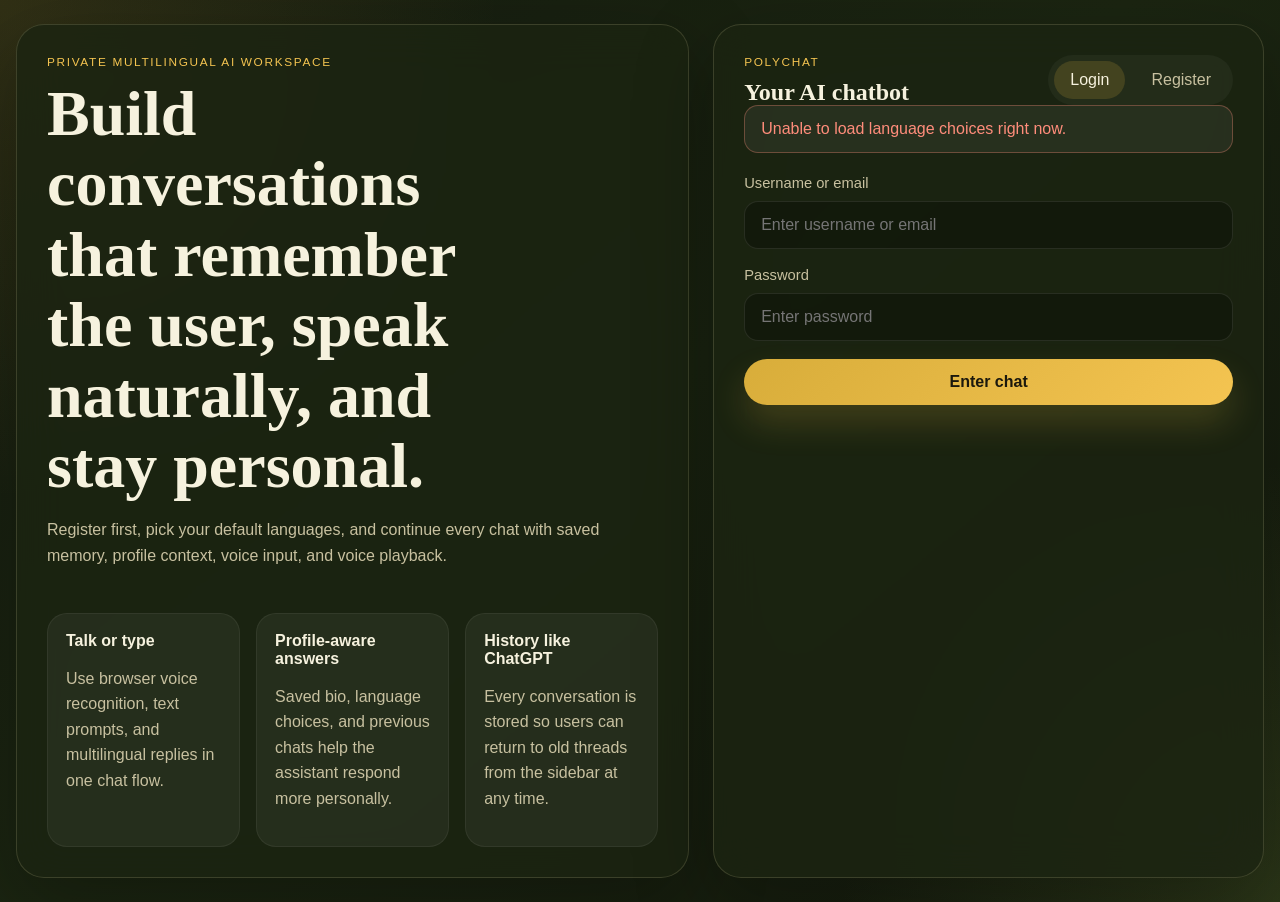
==== frontend/index.html @ 6683b367 "Initial commit - SocialFlow AI project" ====
<!DOCTYPE html>
<html lang="en">
<head>
    <meta charset="UTF-8">
    <meta name="viewport" content="width=device-width, initial-scale=1.0">
    <title>PolyChat | Welcome</title>
    <link rel="stylesheet" href="./css/style.css">
</head>
<body class="auth-page">
    <main class="auth-shell">
        <section class="auth-hero">
            <span class="eyebrow">Private multilingual AI workspace</span>
            <h1>Build conversations that remember the user, speak naturally, and stay personal.</h1>
            <p class="lead">
                Register first, pick your default languages, and continue every chat with saved memory,
                profile context, voice input, and voice playback.
            </p>

            <div class="feature-grid">
                <article class="feature-card">
                    <h2>Talk or type</h2>
                    <p>Use browser voice recognition, text prompts, and multilingual replies in one chat flow.</p>
                </article>
                <article class="feature-card">
                    <h2>Profile-aware answers</h2>
                    <p>Saved bio, language choices, and previous chats help the assistant respond more personally.</p>
                </article>
                <article class="feature-card">
                    <h2>History like ChatGPT</h2>
                    <p>Every conversation is stored so users can return to old threads from the sidebar at any time.</p>
                </article>
            </div>
        </section>

        <section class="auth-panel">
            <div class="brand-row">
                <div>
                    <p class="brand-kicker">PolyChat</p>
                    <h2>Your AI chatbot</h2>
                </div>
                <div class="auth-toggle">
                    <button class="toggle-button is-active" data-target="login">Login</button>
                    <button class="toggle-button" data-target="register">Register</button>
                </div>
            </div>

            <div id="authStatus" class="status-banner hidden"></div>

            <form id="loginForm" class="auth-form is-active">
                <label class="field">
                    <span>Username or email</span>
                    <input type="text" name="identifier" placeholder="Enter username or email" required>
                </label>
                <label class="field">
                    <span>Password</span>
                    <input type="password" name="password" placeholder="Enter password" required>
                </label>
                <button type="submit" class="primary-button wide">Enter chat</button>
            </form>

            <form id="registerForm" class="auth-form">
                <div class="field-row">
                    <label class="field">
                        <span>Full name</span>
                        <input type="text" name="full_name" placeholder="Your full name">
                    </label>
                    <label class="field">
                        <span>Username</span>
                        <input type="text" name="username" placeholder="Choose username" required>
                    </label>
                </div>

                <div class="field-row">
                    <label class="field">
                        <span>Email</span>
                        <input type="email" name="email" placeholder="name@example.com" required>
                    </label>
                    <label class="field">
                        <span>Password</span>
                        <input type="password" name="password" placeholder="Create password" required>
                    </label>
                </div>

                <label class="field">
                    <span>Bio</span>
                    <textarea name="bio" rows="3" placeholder="Tell the chatbot a little about the user"></textarea>
                </label>

                <section class="language-picker">
                    <div class="section-heading">
                        <div>
                            <h3>Default languages</h3>
                            <p>Select at least two languages for the user profile.</p>
                        </div>
                        <strong id="languageCount" class="pill">0 selected</strong>
                    </div>
                    <div id="registerLanguages" class="language-grid"></div>
                </section>

                <button type="submit" class="primary-button wide">Create account</button>
            </form>
        </section>
    </main>

    <script src="./js/auth.js"></script>
</body>
</html>
---- frontend/css/style.css ----
:root {
    --bg: #171d10;
    --bg-soft: #202814;
    --panel: rgba(28, 36, 18, 0.82);
    --panel-strong: rgba(34, 44, 22, 0.95);
    --border: rgba(233, 221, 169, 0.16);
    --text: #f6f2de;
    --muted: #c8c1a0;
    --accent: #d8ad3a;
    --accent-strong: #f4c451;
    --danger: #ff8d7b;
    --success: #87dfa5;
    --shadow: 0 26px 80px rgba(0, 0, 0, 0.28);
    --radius-xl: 28px;
    --radius-lg: 20px;
    --radius-md: 14px;
    --font-ui: "Trebuchet MS", "Gill Sans", sans-serif;
    --font-display: Georgia, "Times New Roman", serif;
}

* {
    box-sizing: border-box;
}

html,
body {
    margin: 0;
    min-height: 100%;
}

body {
    font-family: var(--font-ui);
    color: var(--text);
    background:
        radial-gradient(circle at top left, rgba(216, 173, 58, 0.14), transparent 32%),
        radial-gradient(circle at bottom right, rgba(108, 134, 55, 0.26), transparent 28%),
        linear-gradient(140deg, #151b0f 0%, #1b2511 48%, #14190d 100%);
}

a {
    color: inherit;
    text-decoration: none;
}

button,
input,
textarea,
select {
    font: inherit;
}

button {
    cursor: pointer;
    border: 0;
}

.hidden,
.sr-only {
    position: absolute;
    width: 1px;
    height: 1px;
    padding: 0;
    margin: -1px;
    overflow: hidden;
    clip: rect(0, 0, 0, 0);
    white-space: nowrap;
    border: 0;
}

.eyebrow,
.brand-kicker {
    margin: 0 0 10px;
    text-transform: uppercase;
    letter-spacing: 0.14em;
    font-size: 0.74rem;
    color: var(--accent-strong);
}

.lead,
.muted-copy,
.feature-card p,
.section-heading p {
    color: var(--muted);
    line-height: 1.6;
}

.primary-button,
.secondary-button,
.toggle-button,
.ghost-link,
.profile-trigger,
.link-button {
    display: inline-flex;
    align-items: center;
    justify-content: center;
    gap: 10px;
    border-radius: 999px;
    transition: transform 0.2s ease, background 0.2s ease, border-color 0.2s ease, color 0.2s ease;
}

.primary-button {
    background: linear-gradient(135deg, var(--accent) 0%, var(--accent-strong) 100%);
    color: #1b180d;
    padding: 14px 22px;
    font-weight: 700;
    box-shadow: 0 18px 34px rgba(216, 173, 58, 0.2);
}

.primary-button:hover,
.secondary-button:hover,
.toggle-button:hover,
.ghost-link:hover,
.profile-trigger:hover,
.conversation-item:hover {
    transform: translateY(-1px);
}

.secondary-button,
.ghost-link,
.link-button {
    background: rgba(255, 255, 255, 0.06);
    color: var(--text);
    border: 1px solid var(--border);
    padding: 12px 18px;
}

.small {
    padding: 10px 16px;
}

.wide {
    width: 100%;
}

.pill {
    padding: 8px 12px;
    border-radius: 999px;
    background: rgba(216, 173, 58, 0.14);
    color: var(--accent-strong);
    font-size: 0.86rem;
}

.status-banner {
    margin-bottom: 18px;
    padding: 14px 16px;
    border-radius: var(--radius-md);
    border: 1px solid var(--border);
    background: rgba(255, 255, 255, 0.06);
}

.status-banner.success {
    border-color: rgba(135, 223, 165, 0.26);
    color: var(--success);
}

.status-banner.error {
    border-color: rgba(255, 141, 123, 0.32);
    color: var(--danger);
}

.auth-shell,
.chat-shell,
.profile-layout {
    width: min(1380px, calc(100% - 32px));
    margin: 24px auto;
}

.auth-shell {
    display: grid;
    grid-template-columns: 1.1fr 0.9fr;
    gap: 24px;
    align-items: stretch;
    min-height: calc(100vh - 48px);
}

.auth-hero,
.auth-panel,
.sidebar,
.chat-main,
.profile-card,
.profile-form-panel,
.profile-header {
    background: var(--panel);
    border: 1px solid var(--border);
    border-radius: var(--radius-xl);
    box-shadow: var(--shadow);
    backdrop-filter: blur(22px);
}

.auth-hero,
.auth-panel,
.profile-card,
.profile-form-panel {
    padding: 30px;
}

.auth-hero {
    display: flex;
    flex-direction: column;
    justify-content: space-between;
}

.auth-hero h1,
.profile-header h1,
.sidebar h1,
.chat-header h2,
.auth-panel h2 {
    margin: 0;
    font-family: var(--font-display);
    line-height: 1.1;
}

.auth-hero h1 {
    max-width: 14ch;
    font-size: clamp(2.8rem, 5vw, 5rem);
}

.feature-grid {
    display: grid;
    grid-template-columns: repeat(3, minmax(0, 1fr));
    gap: 16px;
    margin-top: 28px;
}

.feature-card,
.conversation-item,
.message-bubble,
.empty-state {
    background: rgba(255, 255, 255, 0.05);
    border: 1px solid rgba(255, 255, 255, 0.06);
}

.feature-card {
    padding: 18px;
    border-radius: var(--radius-lg);
}

.feature-card h2 {
    margin: 0 0 8px;
    font-size: 1rem;
}

.brand-row,
.section-heading,
.sidebar-top,
.chat-header,
.composer-actions,
.form-actions,
.profile-header {
    display: flex;
    align-items: center;
    justify-content: space-between;
    gap: 16px;
}

.auth-toggle {
    display: flex;
    gap: 10px;
    padding: 6px;
    border-radius: 999px;
    background: rgba(255, 255, 255, 0.04);
}

.toggle-button {
    padding: 10px 16px;
    background: transparent;
    color: var(--muted);
}

.toggle-button.is-active {
    background: rgba(216, 173, 58, 0.18);
    color: var(--text);
}

.auth-form {
    display: none;
    margin-top: 22px;
}

.auth-form.is-active {
    display: block;
}

.field,
.upload-field {
    display: flex;
    flex-direction: column;
    gap: 10px;
    margin-bottom: 18px;
}

.field span,
.upload-field span,
.language-inline label {
    color: var(--muted);
    font-size: 0.92rem;
}

.field-row {
    display: grid;
    grid-template-columns: repeat(2, minmax(0, 1fr));
    gap: 16px;
}

.field input,
.field textarea,
.search-field input,
.language-inline select,
.upload-field input,
.composer textarea {
    width: 100%;
    border-radius: var(--radius-md);
    border: 1px solid rgba(255, 255, 255, 0.09);
    background: rgba(11, 15, 7, 0.42);
    color: var(--text);
    padding: 14px 16px;
    outline: none;
}

.field input:focus,
.field textarea:focus,
.search-field input:focus,
.language-inline select:focus,
.composer textarea:focus {
    border-color: rgba(216, 173, 58, 0.5);
    box-shadow: 0 0 0 3px rgba(216, 173, 58, 0.12);
}

.language-picker {
    margin-bottom: 24px;
    padding: 18px;
    border-radius: var(--radius-lg);
    background: rgba(255, 255, 255, 0.04);
    border: 1px solid rgba(255, 255, 255, 0.06);
}

.language-grid {
    display: grid;
    grid-template-columns: repeat(3, minmax(0, 1fr));
    gap: 12px;
    margin-top: 18px;
    max-height: 290px;
    overflow: auto;
    padding-right: 4px;
}

.language-option {
    display: flex;
    align-items: center;
    gap: 10px;
    padding: 12px 14px;
    border-radius: var(--radius-md);
    border: 1px solid rgba(255, 255, 255, 0.08);
    background: rgba(255, 255, 255, 0.04);
}

.language-option input {
    accent-color: var(--accent);
}

.chat-shell {
    display: grid;
    grid-template-columns: 320px minmax(0, 1fr);
    gap: 24px;
    min-height: calc(100vh - 48px);
}

.sidebar {
    padding: 22px;
    display: flex;
    flex-direction: column;
}

.search-field {
    margin: 20px 0;
}

.conversation-list {
    display: flex;
    flex-direction: column;
    gap: 10px;
    overflow: auto;
}

.conversation-item {
    padding: 14px;
    border-radius: var(--radius-md);
    cursor: pointer;
}

.conversation-item.active {
    border-color: rgba(216, 173, 58, 0.38);
    background: rgba(216, 173, 58, 0.12);
}

.conversation-item h3 {
    margin: 0 0 6px;
}

.conversation-item time {
    margin: 0;
    color: var(--muted);
    font-size: 0.88rem;
}

.chat-main {
    display: grid;
    grid-template-rows: auto auto 1fr auto;
    padding: 24px;
}

.header-actions {
    display: flex;
    align-items: center;
    gap: 16px;
}

.language-inline {
    display: flex;
    flex-direction: column;
    gap: 8px;
}

.profile-menu-wrapper {
    position: relative;
}

.profile-trigger {
    padding: 8px 12px 8px 8px;
    background: rgba(255, 255, 255, 0.06);
    border: 1px solid var(--border);
    color: var(--text);
}

.profile-trigger img,
.profile-header-meta img,
.profile-preview {
    width: 42px;
    height: 42px;
    object-fit: cover;
    border-radius: 50%;
    border: 2px solid rgba(216, 173, 58, 0.25);
}

.profile-dropdown {
    position: absolute;
    top: calc(100% + 10px);
    right: 0;
    min-width: 180px;
    padding: 10px;
    border-radius: var(--radius-md);
    background: rgba(24, 31, 15, 0.98);
    border: 1px solid var(--border);
    box-shadow: var(--shadow);
    display: grid;
    gap: 8px;
}

.profile-dropdown a,
.profile-dropdown button {
    width: 100%;
    text-align: left;
    padding: 12px 14px;
    border-radius: 12px;
    background: rgba(255, 255, 255, 0.04);
    color: var(--text);
}

.messages-panel {
    overflow: auto;
    padding: 10px 4px 12px;
    display: flex;
    flex-direction: column;
    gap: 14px;
}

.empty-state {
    margin: auto;
    max-width: 520px;
    padding: 28px;
    text-align: center;
    border-radius: var(--radius-lg);
}

.message-row {
    display: flex;
}

.message-row.user {
    justify-content: flex-end;
}

.message-row.assistant {
    justify-content: flex-start;
}

.message-bubble {
    max-width: min(760px, 86%);
    padding: 18px;
    border-radius: 22px;
    line-height: 1.7;
    white-space: pre-wrap;
}

.message-row.user .message-bubble {
    background: linear-gradient(135deg, rgba(216, 173, 58, 0.22), rgba(115, 83, 16, 0.28));
    border-color: rgba(216, 173, 58, 0.28);
}

.composer {
    display: grid;
    gap: 14px;
    padding-top: 14px;
}

.composer textarea {
    resize: none;
    min-height: 66px;
    max-height: 220px;
}

.composer-actions {
    justify-content: flex-end;
}

.profile-page .profile-header {
    width: min(1380px, calc(100% - 32px));
    margin: 24px auto 0;
    padding: 18px 22px;
}

.profile-header-meta {
    display: flex;
    align-items: center;
    gap: 14px;
}

.profile-layout {
    display: grid;
    grid-template-columns: 320px minmax(0, 1fr);
    gap: 24px;
}

.profile-card {
    text-align: center;
}

.profile-preview {
    width: 132px;
    height: 132px;
    margin-bottom: 18px;
}

.profile-form {
    display: grid;
}

.form-actions {
    justify-content: flex-start;
}

@media (max-width: 1100px) {
    .auth-shell,
    .chat-shell,
    .profile-layout {
        grid-template-columns: 1fr;
    }

    .feature-grid,
    .language-grid {
        grid-template-columns: repeat(2, minmax(0, 1fr));
    }
}

@media (max-width: 760px) {
    .auth-shell,
    .chat-shell,
    .profile-page .profile-header,
    .profile-layout {
        width: min(100% - 18px, 100%);
        margin-top: 12px;
    }

    .auth-hero,
    .auth-panel,
    .sidebar,
    .chat-main,
    .profile-card,
    .profile-form-panel {
        padding: 18px;
    }

    .field-row,
    .feature-grid,
    .language-grid {
        grid-template-columns: 1fr;
    }

    .brand-row,
    .sidebar-top,
    .chat-header,
    .profile-header,
    .header-actions,
    .form-actions {
        flex-direction: column;
        align-items: stretch;
    }

    .composer-actions {
        justify-content: stretch;
        flex-wrap: wrap;
    }

    .primary-button,
    .secondary-button,
    .ghost-link,
    .profile-trigger,
    .link-button {
        width: 100%;
    }
}
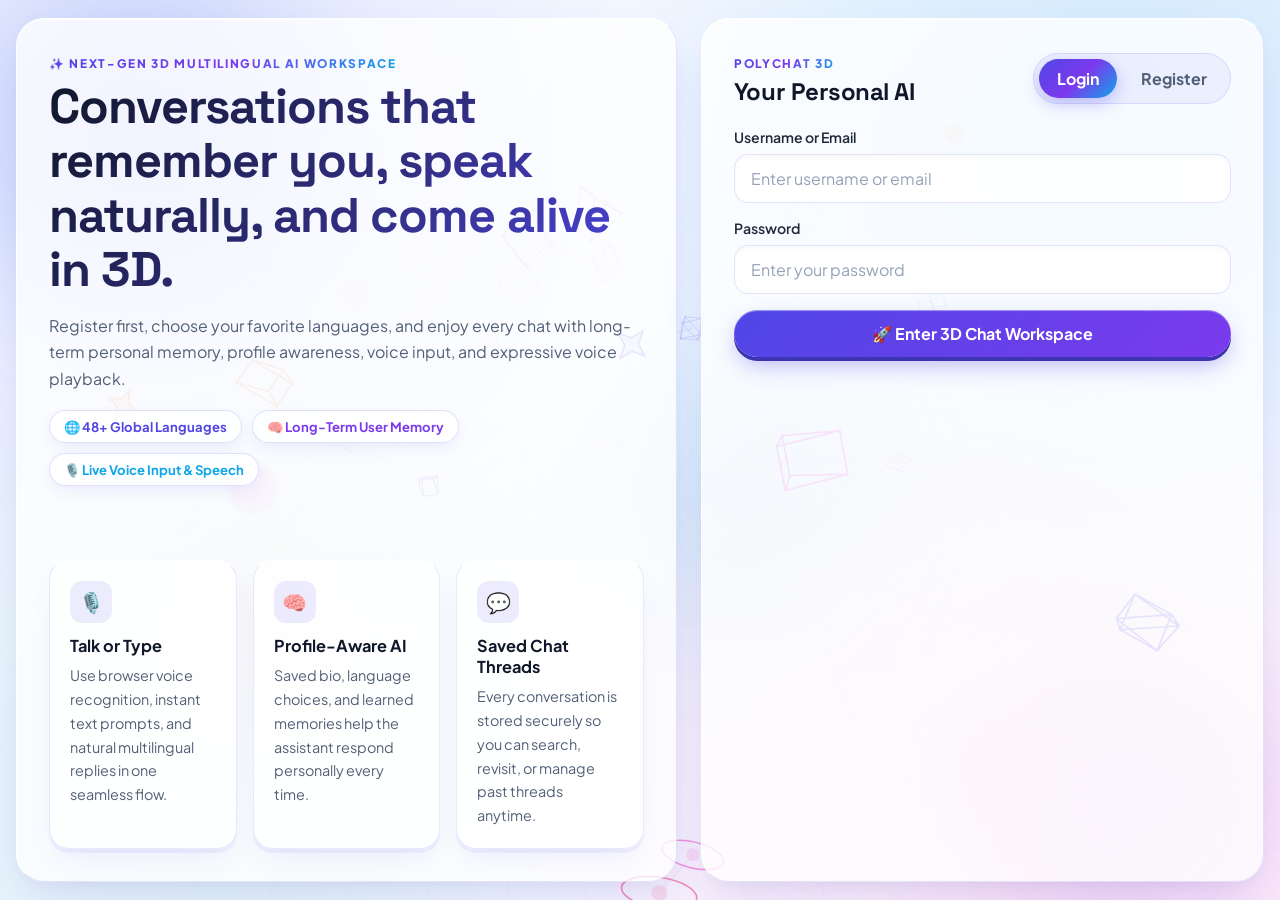
==== commit 838cc6c7: "Describe the change" ====
--- a/frontend/index.html
+++ b/frontend/index.html
@@ -3,31 +3,42 @@
 <head>
     <meta charset="UTF-8">
     <meta name="viewport" content="width=device-width, initial-scale=1.0">
-    <title>PolyChat | Welcome</title>
+    <title>PolyChat 3D | Welcome</title>
     <link rel="stylesheet" href="./css/style.css">
 </head>
 <body class="auth-page">
     <main class="auth-shell">
         <section class="auth-hero">
-            <span class="eyebrow">Private multilingual AI workspace</span>
-            <h1>Build conversations that remember the user, speak naturally, and stay personal.</h1>
-            <p class="lead">
-                Register first, pick your default languages, and continue every chat with saved memory,
-                profile context, voice input, and voice playback.
-            </p>
+            <div>
+                <span class="eyebrow">✨ Next-Gen 3D Multilingual AI Workspace</span>
+                <h1>Conversations that remember you, speak naturally, and come alive in 3D.</h1>
+                <p class="lead">
+                    Register first, choose your favorite languages, and enjoy every chat with long-term personal memory,
+                    profile awareness, voice input, and expressive voice playback.
+                </p>
+
+                <div class="hero-3d-badge-row">
+                    <span class="hero-3d-badge">🌐 48+ Global Languages</span>
+                    <span class="hero-3d-badge">🧠 Long-Term User Memory</span>
+                    <span class="hero-3d-badge">🎙️ Live Voice Input &amp; Speech</span>
+                </div>
+            </div>
 
             <div class="feature-grid">
                 <article class="feature-card">
-                    <h2>Talk or type</h2>
-                    <p>Use browser voice recognition, text prompts, and multilingual replies in one chat flow.</p>
+                    <div class="feature-icon">🎙️</div>
+                    <h2>Talk or Type</h2>
+                    <p>Use browser voice recognition, instant text prompts, and natural multilingual replies in one seamless flow.</p>
                 </article>
                 <article class="feature-card">
-                    <h2>Profile-aware answers</h2>
-                    <p>Saved bio, language choices, and previous chats help the assistant respond more personally.</p>
+                    <div class="feature-icon">🧠</div>
+                    <h2>Profile-Aware AI</h2>
+                    <p>Saved bio, language choices, and learned memories help the assistant respond personally every time.</p>
                 </article>
                 <article class="feature-card">
-                    <h2>History like ChatGPT</h2>
-                    <p>Every conversation is stored so users can return to old threads from the sidebar at any time.</p>
+                    <div class="feature-icon">💬</div>
+                    <h2>Saved Chat Threads</h2>
+                    <p>Every conversation is stored securely so you can search, revisit, or manage past threads anytime.</p>
                 </article>
             </div>
         </section>
@@ -35,12 +46,12 @@
         <section class="auth-panel">
             <div class="brand-row">
                 <div>
-                    <p class="brand-kicker">PolyChat</p>
-                    <h2>Your AI chatbot</h2>
+                    <p class="brand-kicker">PolyChat 3D</p>
+                    <h2>Your Personal AI</h2>
                 </div>
                 <div class="auth-toggle">
-                    <button class="toggle-button is-active" data-target="login">Login</button>
-                    <button class="toggle-button" data-target="register">Register</button>
+                    <button type="button" class="toggle-button is-active" data-target="login">Login</button>
+                    <button type="button" class="toggle-button" data-target="register">Register</button>
                 </div>
             </div>
 
@@ -48,60 +59,61 @@
 
             <form id="loginForm" class="auth-form is-active">
                 <label class="field">
-                    <span>Username or email</span>
-                    <input type="text" name="identifier" placeholder="Enter username or email" required>
+                    <span>Username or Email</span>
+                    <input type="text" name="identifier" placeholder="Enter username or email" autocomplete="username" required>
                 </label>
                 <label class="field">
                     <span>Password</span>
-                    <input type="password" name="password" placeholder="Enter password" required>
+                    <input type="password" name="password" placeholder="Enter your password" autocomplete="current-password" required>
                 </label>
-                <button type="submit" class="primary-button wide">Enter chat</button>
+                <button type="submit" id="loginSubmitBtn" class="primary-button wide">🚀 Enter 3D Chat Workspace</button>
             </form>
 
             <form id="registerForm" class="auth-form">
                 <div class="field-row">
                     <label class="field">
-                        <span>Full name</span>
-                        <input type="text" name="full_name" placeholder="Your full name">
+                        <span>Full Name</span>
+                        <input type="text" name="full_name" placeholder="Your full name" autocomplete="name">
                     </label>
                     <label class="field">
                         <span>Username</span>
-                        <input type="text" name="username" placeholder="Choose username" required>
+                        <input type="text" name="username" placeholder="Choose username" autocomplete="username" required>
                     </label>
                 </div>
 
                 <div class="field-row">
                     <label class="field">
                         <span>Email</span>
-                        <input type="email" name="email" placeholder="name@example.com" required>
+                        <input type="email" name="email" placeholder="name@example.com" autocomplete="email" required>
                     </label>
                     <label class="field">
                         <span>Password</span>
-                        <input type="password" name="password" placeholder="Create password" required>
+                        <input type="password" name="password" placeholder="Min. 6 characters" autocomplete="new-password" minlength="6" required>
                     </label>
                 </div>
 
                 <label class="field">
-                    <span>Bio</span>
-                    <textarea name="bio" rows="3" placeholder="Tell the chatbot a little about the user"></textarea>
+                    <span>About You (Bio)</span>
+                    <textarea name="bio" rows="2" placeholder="Tell PolyChat about your interests, role, or goals..."></textarea>
                 </label>
 
                 <section class="language-picker">
                     <div class="section-heading">
                         <div>
-                            <h3>Default languages</h3>
-                            <p>Select at least two languages for the user profile.</p>
+                            <h3>Default Languages</h3>
+                            <p>Select at least 2 languages for your profile.</p>
                         </div>
                         <strong id="languageCount" class="pill">0 selected</strong>
                     </div>
                     <div id="registerLanguages" class="language-grid"></div>
                 </section>
 
-                <button type="submit" class="primary-button wide">Create account</button>
+                <button type="submit" id="registerSubmitBtn" class="primary-button wide">✨ Create Account &amp; Start</button>
             </form>
         </section>
     </main>
 
+    <script src="./js/bg3d.js"></script>
     <script src="./js/auth.js"></script>
 </body>
 </html>
--- a/frontend/css/style.css
+++ b/frontend/css/style.css
@@ -1,21 +1,50 @@
+@import url('https://fonts.googleapis.com/css2?family=Plus+Jakarta+Sans:wght@400;500;600;700;800&family=Space+Grotesk:wght@600;700&display=swap');
+
 :root {
-    --bg: #171d10;
-    --bg-soft: #202814;
-    --panel: rgba(28, 36, 18, 0.82);
-    --panel-strong: rgba(34, 44, 22, 0.95);
-    --border: rgba(233, 221, 169, 0.16);
-    --text: #f6f2de;
-    --muted: #c8c1a0;
-    --accent: #d8ad3a;
-    --accent-strong: #f4c451;
-    --danger: #ff8d7b;
-    --success: #87dfa5;
-    --shadow: 0 26px 80px rgba(0, 0, 0, 0.28);
+    --bg-base: #f4f7ff;
+    --bg-secondary: #eef3ff;
+    --panel: rgba(255, 255, 255, 0.78);
+    --panel-strong: rgba(255, 255, 255, 0.94);
+    --panel-card: rgba(255, 255, 255, 0.72);
+    --border: rgba(99, 102, 241, 0.16);
+    --border-highlight: rgba(255, 255, 255, 0.92);
+    --text: #0f172a;
+    --text-soft: #1e293b;
+    --muted: #526077;
+    --accent: #4f46e5;
+    --accent-violet: #7c3aed;
+    --accent-cyan: #0ea5e9;
+    --accent-pink: #ec4899;
+    --accent-gradient: linear-gradient(135deg, #4f46e5 0%, #7c3aed 52%, #0ea5e9 100%);
+    --accent-soft: rgba(79, 70, 229, 0.1);
+    --danger: #e11d48;
+    --danger-bg: rgba(225, 29, 72, 0.09);
+    --success: #059669;
+    --success-bg: rgba(5, 150, 105, 0.1);
+    --shadow-3d:
+        0 22px 50px -12px rgba(79, 70, 229, 0.13),
+        0 8px 20px -6px rgba(15, 23, 42, 0.06),
+        inset 0 1px 1px rgba(255, 255, 255, 0.95);
+    --shadow-3d-hover:
+        0 28px 60px -12px rgba(79, 70, 229, 0.22),
+        0 12px 26px -6px rgba(14, 165, 233, 0.12),
+        inset 0 1px 2px rgba(255, 255, 255, 1);
+    --shadow-btn-primary:
+        0 10px 24px -4px rgba(79, 70, 229, 0.42),
+        0 4px 0 #3730a3,
+        inset 0 1px 1px rgba(255, 255, 255, 0.45);
+    --shadow-btn-primary-hover:
+        0 16px 32px -4px rgba(124, 58, 237, 0.52),
+        0 5px 0 #3730a3,
+        inset 0 1px 2px rgba(255, 255, 255, 0.65);
     --radius-xl: 28px;
     --radius-lg: 20px;
     --radius-md: 14px;
-    --font-ui: "Trebuchet MS", "Gill Sans", sans-serif;
-    --font-display: Georgia, "Times New Roman", serif;
+    --radius-sm: 10px;
+    --font-ui: "Plus Jakarta Sans", -apple-system, BlinkMacSystemFont, "Segoe UI", sans-serif;
+    --font-display: "Space Grotesk", "Plus Jakarta Sans", sans-serif;
+    --ease-spring: cubic-bezier(0.22, 1, 0.36, 1);
+    --ease-bounce: cubic-bezier(0.34, 1.56, 0.64, 1);
 }
 
 * {
@@ -26,17 +55,171 @@
 body {
     margin: 0;
     min-height: 100%;
+    overflow-x: hidden;
 }
 
 body {
     font-family: var(--font-ui);
     color: var(--text);
+    background: linear-gradient(135deg, #f5f8ff 0%, #edf2ff 45%, #f8f2ff 100%);
+    perspective: 1400px;
+    position: relative;
+}
+
+/* =========================================================
+   3D FLYING BACKGROUND & COLOR-SHIFTING AURORA STAGE
+   ========================================================= */
+.bg-3d-stage {
+    position: fixed;
+    inset: 0;
+    z-index: 0;
+    pointer-events: none;
+    overflow: hidden;
     background:
-        radial-gradient(circle at top left, rgba(216, 173, 58, 0.14), transparent 32%),
-        radial-gradient(circle at bottom right, rgba(108, 134, 55, 0.26), transparent 28%),
-        linear-gradient(140deg, #151b0f 0%, #1b2511 48%, #14190d 100%);
-}
-
+        radial-gradient(circle at 12% 16%, rgba(99, 102, 241, 0.14), transparent 36%),
+        radial-gradient(circle at 86% 18%, rgba(14, 165, 233, 0.15), transparent 38%),
+        radial-gradient(circle at 75% 84%, rgba(236, 72, 153, 0.12), transparent 38%),
+        radial-gradient(circle at 20% 82%, rgba(16, 185, 129, 0.1), transparent 35%),
+        linear-gradient(145deg, #f7f9ff 0%, #eef4ff 48%, #fdf7ff 100%);
+}
+
+#polychat3d-canvas {
+    position: absolute;
+    inset: 0;
+    width: 100%;
+    height: 100%;
+    display: block;
+}
+
+.bg-grid-plane {
+    position: absolute;
+    inset: -30%;
+    background-image:
+        linear-gradient(rgba(99, 102, 241, 0.045) 1px, transparent 1px),
+        linear-gradient(90deg, rgba(99, 102, 241, 0.045) 1px, transparent 1px);
+    background-size: 52px 52px;
+    transform: perspective(700px) rotateX(58deg) translateY(15%) translateZ(-120px);
+    animation: gridDrift 22s linear infinite;
+    mask-image: radial-gradient(circle at center, rgba(0, 0, 0, 0.65) 10%, transparent 72%);
+    -webkit-mask-image: radial-gradient(circle at center, rgba(0, 0, 0, 0.65) 10%, transparent 72%);
+}
+
+@keyframes gridDrift {
+    0% {
+        background-position: 0 0;
+    }
+    100% {
+        background-position: 0 52px;
+    }
+}
+
+.bg-aurora-orb {
+    position: absolute;
+    border-radius: 50%;
+    filter: blur(55px);
+    opacity: 0.58;
+    animation: orbFloatHue 18s ease-in-out infinite alternate;
+}
+
+.bg-aurora-orb.orb-1 {
+    width: 420px;
+    height: 420px;
+    top: -90px;
+    left: -80px;
+    background: radial-gradient(circle, rgba(99, 102, 241, 0.42), rgba(14, 165, 233, 0.1) 70%);
+    animation-duration: 16s;
+}
+
+.bg-aurora-orb.orb-2 {
+    width: 380px;
+    height: 380px;
+    bottom: -100px;
+    right: -60px;
+    background: radial-gradient(circle, rgba(168, 85, 247, 0.36), rgba(236, 72, 153, 0.1) 70%);
+    animation-duration: 20s;
+    animation-delay: -5s;
+}
+
+.bg-aurora-orb.orb-3 {
+    width: 310px;
+    height: 310px;
+    top: 38%;
+    left: 46%;
+    background: radial-gradient(circle, rgba(14, 165, 233, 0.3), rgba(16, 185, 129, 0.08) 70%);
+    animation-duration: 22s;
+    animation-delay: -9s;
+}
+
+.bg-aurora-orb.orb-4 {
+    width: 260px;
+    height: 260px;
+    bottom: 14%;
+    left: 10%;
+    background: radial-gradient(circle, rgba(244, 63, 94, 0.22), rgba(251, 191, 36, 0.1) 70%);
+    animation-duration: 19s;
+    animation-delay: -3s;
+}
+
+@keyframes orbFloatHue {
+    0% {
+        transform: translate3d(0, 0, 0) scale(1);
+        filter: blur(55px) hue-rotate(0deg);
+    }
+    50% {
+        transform: translate3d(45px, -35px, 30px) scale(1.12);
+        filter: blur(60px) hue-rotate(45deg);
+    }
+    100% {
+        transform: translate3d(-35px, 40px, -20px) scale(0.94);
+        filter: blur(50px) hue-rotate(95deg);
+    }
+}
+
+/* =========================================================
+   3D PAGE OPEN & CLOSE TRANSITION ANIMATIONS
+   ========================================================= */
+.auth-shell,
+.chat-shell,
+.profile-layout,
+.profile-page .profile-header {
+    position: relative;
+    z-index: 1;
+    transition:
+        opacity 0.52s var(--ease-spring),
+        transform 0.58s var(--ease-spring),
+        filter 0.45s var(--ease-spring);
+}
+
+body.page-3d-enter .auth-shell,
+body.page-3d-enter .chat-shell,
+body.page-3d-enter .profile-layout,
+body.page-3d-enter .profile-page .profile-header {
+    opacity: 0;
+    transform: perspective(1400px) translateY(26px) scale(0.96) rotateX(4deg);
+    filter: blur(6px);
+}
+
+body.page-3d-ready .auth-shell,
+body.page-3d-ready .chat-shell,
+body.page-3d-ready .profile-layout,
+body.page-3d-ready .profile-page .profile-header {
+    opacity: 1;
+    transform: perspective(1400px) translateY(0) scale(1) rotateX(0deg);
+    filter: blur(0);
+}
+
+body.page-3d-exit .auth-shell,
+body.page-3d-exit .chat-shell,
+body.page-3d-exit .profile-layout,
+body.page-3d-exit .profile-page .profile-header {
+    opacity: 0;
+    transform: perspective(1400px) translateY(-20px) scale(0.95) rotateX(-4deg);
+    filter: blur(6px);
+}
+
+/* =========================================================
+   TYPOGRAPHY & COMMON ELEMENTS
+   ========================================================= */
 a {
     color: inherit;
     text-decoration: none;
@@ -56,24 +239,29 @@
 
 .hidden,
 .sr-only {
-    position: absolute;
-    width: 1px;
-    height: 1px;
-    padding: 0;
-    margin: -1px;
-    overflow: hidden;
-    clip: rect(0, 0, 0, 0);
-    white-space: nowrap;
-    border: 0;
+    position: absolute !important;
+    width: 1px !important;
+    height: 1px !important;
+    padding: 0 !important;
+    margin: -1px !important;
+    overflow: hidden !important;
+    clip: rect(0, 0, 0, 0) !important;
+    white-space: nowrap !important;
+    border: 0 !important;
 }
 
 .eyebrow,
 .brand-kicker {
-    margin: 0 0 10px;
+    margin: 0 0 8px;
     text-transform: uppercase;
     letter-spacing: 0.14em;
     font-size: 0.74rem;
-    color: var(--accent-strong);
+    font-weight: 800;
+    background: var(--accent-gradient);
+    -webkit-background-clip: text;
+    background-clip: text;
+    color: transparent;
+    display: inline-block;
 }
 
 .lead,
@@ -81,51 +269,145 @@
 .feature-card p,
 .section-heading p {
     color: var(--muted);
-    line-height: 1.6;
-}
-
+    line-height: 1.65;
+}
+
+/* =========================================================
+   3D INTERACTIVE BUTTONS & HOVER TIMINGS
+   ========================================================= */
 .primary-button,
 .secondary-button,
 .toggle-button,
 .ghost-link,
 .profile-trigger,
 .link-button {
+    position: relative;
+    overflow: hidden;
     display: inline-flex;
     align-items: center;
     justify-content: center;
-    gap: 10px;
+    gap: 9px;
     border-radius: 999px;
-    transition: transform 0.2s ease, background 0.2s ease, border-color 0.2s ease, color 0.2s ease;
+    font-weight: 600;
+    transition:
+        transform 0.28s var(--ease-bounce),
+        box-shadow 0.28s var(--ease-spring),
+        background 0.28s ease,
+        border-color 0.28s ease,
+        color 0.25s ease;
+    will-change: transform, box-shadow;
+}
+
+.primary-button::after,
+.secondary-button::after {
+    content: "";
+    position: absolute;
+    top: 0;
+    left: -110%;
+    width: 65%;
+    height: 100%;
+    background: linear-gradient(
+        90deg,
+        transparent,
+        rgba(255, 255, 255, 0.45),
+        transparent
+    );
+    transform: skewX(-24deg);
+    transition: left 0.55s var(--ease-spring);
+    pointer-events: none;
+}
+
+.primary-button:hover::after,
+.secondary-button:hover::after {
+    left: 145%;
 }
 
 .primary-button {
-    background: linear-gradient(135deg, var(--accent) 0%, var(--accent-strong) 100%);
-    color: #1b180d;
-    padding: 14px 22px;
+    background: var(--accent-gradient);
+    background-size: 200% 200%;
+    color: #ffffff;
+    padding: 13px 24px;
     font-weight: 700;
-    box-shadow: 0 18px 34px rgba(216, 173, 58, 0.2);
-}
-
-.primary-button:hover,
-.secondary-button:hover,
-.toggle-button:hover,
-.ghost-link:hover,
-.profile-trigger:hover,
-.conversation-item:hover {
-    transform: translateY(-1px);
+    box-shadow: var(--shadow-btn-primary);
+    animation: gradientShift 6s ease infinite;
+}
+
+@keyframes gradientShift {
+    0%, 100% {
+        background-position: 0% 50%;
+    }
+    50% {
+        background-position: 100% 50%;
+    }
+}
+
+.primary-button:hover {
+    transform: translateY(-3px) scale(1.02);
+    box-shadow: var(--shadow-btn-primary-hover);
+}
+
+.primary-button:active {
+    transform: translateY(2px) scale(0.99);
+    box-shadow: 0 4px 12px rgba(79, 70, 229, 0.3), 0 1px 0 #3730a3;
 }
 
 .secondary-button,
 .ghost-link,
 .link-button {
-    background: rgba(255, 255, 255, 0.06);
-    color: var(--text);
-    border: 1px solid var(--border);
-    padding: 12px 18px;
+    background: rgba(255, 255, 255, 0.85);
+    color: var(--text-soft);
+    border: 1px solid rgba(99, 102, 241, 0.22);
+    padding: 11px 18px;
+    box-shadow:
+        0 8px 18px -6px rgba(15, 23, 42, 0.08),
+        0 3px 0 rgba(99, 102, 241, 0.14),
+        inset 0 1px 1px rgba(255, 255, 255, 0.9);
+}
+
+.secondary-button:hover,
+.ghost-link:hover,
+.link-button:hover,
+.profile-trigger:hover {
+    transform: translateY(-3px);
+    background: #ffffff;
+    border-color: rgba(79, 70, 229, 0.45);
+    color: var(--accent);
+    box-shadow:
+        0 14px 26px -6px rgba(79, 70, 229, 0.16),
+        0 4px 0 rgba(79, 70, 229, 0.22);
+}
+
+.secondary-button:active,
+.ghost-link:active,
+.link-button:active {
+    transform: translateY(1px);
+}
+
+.secondary-button.is-listening {
+    background: linear-gradient(135deg, #f43f5e, #ec4899);
+    color: #fff;
+    border-color: transparent;
+    animation: pulseMic 1.4s infinite;
+}
+
+.secondary-button.is-active-voice {
+    background: rgba(79, 70, 229, 0.12);
+    color: var(--accent);
+    border-color: rgba(79, 70, 229, 0.42);
+}
+
+@keyframes pulseMic {
+    0%, 100% {
+        box-shadow: 0 0 0 0 rgba(244, 63, 94, 0.45);
+    }
+    50% {
+        box-shadow: 0 0 0 12px rgba(244, 63, 94, 0);
+    }
 }
 
 .small {
-    padding: 10px 16px;
+    padding: 10px 18px;
+    font-size: 0.9rem;
 }
 
 .wide {
@@ -133,44 +415,58 @@
 }
 
 .pill {
-    padding: 8px 12px;
+    padding: 7px 14px;
     border-radius: 999px;
-    background: rgba(216, 173, 58, 0.14);
-    color: var(--accent-strong);
-    font-size: 0.86rem;
+    background: var(--accent-soft);
+    border: 1px solid rgba(79, 70, 229, 0.2);
+    color: var(--accent);
+    font-size: 0.84rem;
+    font-weight: 700;
 }
 
 .status-banner {
-    margin-bottom: 18px;
-    padding: 14px 16px;
+    margin-bottom: 16px;
+    padding: 13px 16px;
     border-radius: var(--radius-md);
     border: 1px solid var(--border);
-    background: rgba(255, 255, 255, 0.06);
+    background: rgba(255, 255, 255, 0.9);
+    font-weight: 600;
+    font-size: 0.92rem;
+    box-shadow: 0 10px 24px -8px rgba(15, 23, 42, 0.08);
+    animation: bannerSlideIn 0.32s var(--ease-bounce);
+}
+
+@keyframes bannerSlideIn {
+    from {
+        opacity: 0;
+        transform: translateY(-10px) scale(0.97);
+    }
+    to {
+        opacity: 1;
+        transform: translateY(0) scale(1);
+    }
 }
 
 .status-banner.success {
-    border-color: rgba(135, 223, 165, 0.26);
+    border-color: rgba(5, 150, 105, 0.32);
+    background: var(--success-bg);
     color: var(--success);
 }
 
 .status-banner.error {
-    border-color: rgba(255, 141, 123, 0.32);
+    border-color: rgba(225, 29, 72, 0.32);
+    background: var(--danger-bg);
     color: var(--danger);
 }
 
+/* =========================================================
+   3D GLASSMORPHIC SHELLS & CONTAINERS
+   ========================================================= */
 .auth-shell,
 .chat-shell,
 .profile-layout {
-    width: min(1380px, calc(100% - 32px));
-    margin: 24px auto;
-}
-
-.auth-shell {
-    display: grid;
-    grid-template-columns: 1.1fr 0.9fr;
-    gap: 24px;
-    align-items: stretch;
-    min-height: calc(100vh - 48px);
+    width: min(1400px, calc(100% - 32px));
+    margin: 18px auto;
 }
 
 .auth-hero,
@@ -182,22 +478,40 @@
 .profile-header {
     background: var(--panel);
     border: 1px solid var(--border);
+    border-top: 1.5px solid var(--border-highlight);
+    border-left: 1.5px solid var(--border-highlight);
     border-radius: var(--radius-xl);
-    box-shadow: var(--shadow);
-    backdrop-filter: blur(22px);
+    box-shadow: var(--shadow-3d);
+    backdrop-filter: blur(24px) saturate(160%);
+    -webkit-backdrop-filter: blur(24px) saturate(160%);
+    transform-style: preserve-3d;
+    transition: transform 0.35s var(--ease-spring), box-shadow 0.35s var(--ease-spring);
+}
+
+/* =========================================================
+   AUTH PAGE (LOGIN & REGISTER)
+   ========================================================= */
+.auth-shell {
+    display: grid;
+    grid-template-columns: 1.08fr 0.92fr;
+    gap: 24px;
+    align-items: stretch;
+    min-height: calc(100dvh - 36px);
 }
 
 .auth-hero,
 .auth-panel,
 .profile-card,
 .profile-form-panel {
-    padding: 30px;
+    padding: 32px;
 }
 
 .auth-hero {
     display: flex;
     flex-direction: column;
     justify-content: space-between;
+    position: relative;
+    overflow: hidden;
 }
 
 .auth-hero h1,
@@ -207,37 +521,105 @@
 .auth-panel h2 {
     margin: 0;
     font-family: var(--font-display);
-    line-height: 1.1;
+    line-height: 1.12;
+    letter-spacing: -0.02em;
+    color: var(--text);
 }
 
 .auth-hero h1 {
-    max-width: 14ch;
-    font-size: clamp(2.8rem, 5vw, 5rem);
+    font-size: clamp(2.2rem, 3.8vw, 3.8rem);
+    background: linear-gradient(135deg, #0f172a 0%, #312e81 55%, #4f46e5 100%);
+    -webkit-background-clip: text;
+    background-clip: text;
+    color: transparent;
+}
+
+.hero-3d-badge-row {
+    display: flex;
+    flex-wrap: wrap;
+    gap: 10px;
+    margin-top: 18px;
+}
+
+.hero-3d-badge {
+    display: inline-flex;
+    align-items: center;
+    gap: 6px;
+    padding: 7px 14px;
+    border-radius: 999px;
+    font-size: 0.82rem;
+    font-weight: 700;
+    background: rgba(255, 255, 255, 0.85);
+    border: 1px solid rgba(99, 102, 241, 0.2);
+    color: var(--accent);
+    box-shadow: 0 6px 16px -4px rgba(79, 70, 229, 0.12);
+    animation: floatBadge 4s ease-in-out infinite alternate;
+}
+
+.hero-3d-badge:nth-child(2) {
+    animation-delay: -1.3s;
+    color: var(--accent-violet);
+}
+
+.hero-3d-badge:nth-child(3) {
+    animation-delay: -2.6s;
+    color: var(--accent-cyan);
+}
+
+@keyframes floatBadge {
+    0% {
+        transform: translateY(0px);
+    }
+    100% {
+        transform: translateY(-5px);
+    }
 }
 
 .feature-grid {
     display: grid;
     grid-template-columns: repeat(3, minmax(0, 1fr));
     gap: 16px;
-    margin-top: 28px;
-}
-
-.feature-card,
-.conversation-item,
-.message-bubble,
-.empty-state {
-    background: rgba(255, 255, 255, 0.05);
-    border: 1px solid rgba(255, 255, 255, 0.06);
+    margin-top: 26px;
 }
 
 .feature-card {
-    padding: 18px;
+    padding: 20px;
     border-radius: var(--radius-lg);
+    background: rgba(255, 255, 255, 0.82);
+    border: 1px solid rgba(99, 102, 241, 0.14);
+    border-top: 1.5px solid #ffffff;
+    box-shadow:
+        0 14px 30px -10px rgba(79, 70, 229, 0.11),
+        0 4px 0 rgba(99, 102, 241, 0.08);
+    transition: transform 0.32s var(--ease-bounce), box-shadow 0.32s var(--ease-spring);
+}
+
+.feature-card:hover {
+    transform: translateY(-6px) scale(1.02);
+    box-shadow: var(--shadow-3d-hover);
+}
+
+.feature-card .feature-icon {
+    width: 42px;
+    height: 42px;
+    border-radius: 12px;
+    display: inline-flex;
+    align-items: center;
+    justify-content: center;
+    font-size: 1.25rem;
+    margin-bottom: 12px;
+    background: var(--accent-soft);
 }
 
 .feature-card h2 {
     margin: 0 0 8px;
-    font-size: 1rem;
+    font-size: 1.02rem;
+    color: var(--text);
+}
+
+.feature-card p {
+    margin: 0;
+    font-size: 0.9rem;
 }
 
 .brand-row,
@@ -250,56 +632,72 @@
     display: flex;
     align-items: center;
     justify-content: space-between;
-    gap: 16px;
+    gap: 14px;
 }
 
 .auth-toggle {
     display: flex;
-    gap: 10px;
-    padding: 6px;
+    gap: 6px;
+    padding: 5px;
     border-radius: 999px;
-    background: rgba(255, 255, 255, 0.04);
+    background: rgba(99, 102, 241, 0.08);
+    border: 1px solid rgba(99, 102, 241, 0.16);
 }
 
 .toggle-button {
-    padding: 10px 16px;
+    padding: 9px 18px;
     background: transparent;
     color: var(--muted);
+    font-weight: 700;
 }
 
 .toggle-button.is-active {
-    background: rgba(216, 173, 58, 0.18);
-    color: var(--text);
+    background: var(--accent-gradient);
+    color: #ffffff;
+    box-shadow: 0 6px 16px rgba(79, 70, 229, 0.3);
 }
 
 .auth-form {
     display: none;
     margin-top: 22px;
+    animation: formFlipIn 0.42s var(--ease-spring);
 }
 
 .auth-form.is-active {
     display: block;
 }
 
+@keyframes formFlipIn {
+    from {
+        opacity: 0;
+        transform: perspective(900px) rotateX(-6deg) translateY(12px);
+    }
+    to {
+        opacity: 1;
+        transform: perspective(900px) rotateX(0deg) translateY(0);
+    }
+}
+
 .field,
 .upload-field {
     display: flex;
     flex-direction: column;
-    gap: 10px;
-    margin-bottom: 18px;
+    gap: 8px;
+    margin-bottom: 16px;
 }
 
 .field span,
 .upload-field span,
 .language-inline label {
-    color: var(--muted);
-    font-size: 0.92rem;
+    color: var(--text-soft);
+    font-size: 0.88rem;
+    font-weight: 600;
 }
 
 .field-row {
     display: grid;
     grid-template-columns: repeat(2, minmax(0, 1fr));
-    gap: 16px;
+    gap: 14px;
 }
 
 .field input,
@@ -310,11 +708,24 @@
 .composer textarea {
     width: 100%;
     border-radius: var(--radius-md);
-    border: 1px solid rgba(255, 255, 255, 0.09);
-    background: rgba(11, 15, 7, 0.42);
+    border: 1.5px solid rgba(99, 102, 241, 0.18);
+    background: rgba(255, 255, 255, 0.9);
     color: var(--text);
-    padding: 14px 16px;
+    padding: 13px 16px;
     outline: none;
+    box-shadow: inset 0 2px 4px rgba(15, 23, 42, 0.03);
+    transition:
+        border-color 0.25s ease,
+        box-shadow 0.25s ease,
+        transform 0.2s ease,
+        background 0.25s ease;
+}
+
+.field input::placeholder,
+.field textarea::placeholder,
+.search-field input::placeholder,
+.composer textarea::placeholder {
+    color: #94a3b8;
 }
 
 .field input:focus,
@@ -322,24 +733,33 @@
 .search-field input:focus,
 .language-inline select:focus,
 .composer textarea:focus {
-    border-color: rgba(216, 173, 58, 0.5);
-    box-shadow: 0 0 0 3px rgba(216, 173, 58, 0.12);
+    background: #ffffff;
+    border-color: var(--accent);
+    box-shadow:
+        0 0 0 4px rgba(79, 70, 229, 0.13),
+        0 8px 20px -6px rgba(79, 70, 229, 0.14);
+    transform: translateY(-1px);
 }
 
 .language-picker {
-    margin-bottom: 24px;
+    margin-bottom: 20px;
     padding: 18px;
     border-radius: var(--radius-lg);
-    background: rgba(255, 255, 255, 0.04);
-    border: 1px solid rgba(255, 255, 255, 0.06);
+    background: rgba(255, 255, 255, 0.65);
+    border: 1px solid rgba(99, 102, 241, 0.16);
+}
+
+.language-picker h3 {
+    margin: 0 0 4px;
+    font-size: 1rem;
 }
 
 .language-grid {
     display: grid;
     grid-template-columns: repeat(3, minmax(0, 1fr));
-    gap: 12px;
-    margin-top: 18px;
-    max-height: 290px;
+    gap: 10px;
+    margin-top: 14px;
+    max-height: 230px;
     overflow: auto;
     padding-right: 4px;
 }
@@ -347,78 +767,232 @@
 .language-option {
     display: flex;
     align-items: center;
+    gap: 9px;
+    padding: 10px 12px;
+    border-radius: var(--radius-sm);
+    border: 1px solid rgba(99, 102, 241, 0.14);
+    background: rgba(255, 255, 255, 0.85);
+    font-size: 0.88rem;
+    font-weight: 500;
+    cursor: pointer;
+    transition: transform 0.2s var(--ease-bounce), border-color 0.2s ease, background 0.2s ease, box-shadow 0.2s ease;
+}
+
+.language-option:hover {
+    transform: translateY(-2px);
+    border-color: rgba(79, 70, 229, 0.4);
+    background: #ffffff;
+    box-shadow: 0 6px 14px -4px rgba(79, 70, 229, 0.12);
+}
+
+.language-option:has(input:checked) {
+    background: linear-gradient(135deg, rgba(79, 70, 229, 0.12), rgba(14, 165, 233, 0.12));
+    border-color: var(--accent);
+    color: var(--accent);
+    font-weight: 700;
+}
+
+.language-option input {
+    accent-color: var(--accent);
+    width: 16px;
+    height: 16px;
+}
+
+/* =========================================================
+   CHAT PAGE LAYOUT (3D WORKSPACE + MOBILE DRAWER)
+   ========================================================= */
+.chat-shell {
+    display: grid;
+    grid-template-columns: 330px minmax(0, 1fr);
+    gap: 20px;
+    height: calc(100dvh - 36px);
+    min-height: 540px;
+}
+
+.sidebar {
+    padding: 20px;
+    display: flex;
+    flex-direction: column;
+    height: 100%;
+    overflow: hidden;
+}
+
+.search-field {
+    margin: 14px 0;
+}
+
+.conversation-list {
+    display: flex;
+    flex-direction: column;
     gap: 10px;
+    overflow-y: auto;
+    flex: 1;
+    padding-right: 4px;
+}
+
+.conversation-item {
+    display: flex;
+    align-items: center;
+    justify-content: space-between;
+    gap: 10px;
+    padding: 13px 14px;
+    border-radius: var(--radius-md);
+    background: rgba(255, 255, 255, 0.72);
+    border: 1px solid rgba(99, 102, 241, 0.12);
+    cursor: pointer;
+    text-align: left;
+    transition:
+        transform 0.25s var(--ease-bounce),
+        background 0.25s ease,
+        border-color 0.25s ease,
+        box-shadow 0.25s ease;
+}
+
+.conversation-item:hover {
+    transform: translateY(-2px) translateX(2px);
+    background: #ffffff;
+    border-color: rgba(79, 70, 229, 0.35);
+    box-shadow: 0 10px 22px -8px rgba(79, 70, 229, 0.16);
+}
+
+.conversation-item.active {
+    border-color: var(--accent);
+    background: linear-gradient(135deg, rgba(79, 70, 229, 0.12), rgba(124, 58, 237, 0.08));
+    box-shadow:
+        0 10px 22px -8px rgba(79, 70, 229, 0.22),
+        inset 3px 0 0 var(--accent);
+}
+
+.conversation-item-info {
+    min-width: 0;
+    flex: 1;
+}
+
+.conversation-item h3 {
+    margin: 0 0 4px;
+    font-size: 0.94rem;
+    font-weight: 700;
+    color: var(--text);
+    white-space: nowrap;
+    overflow: hidden;
+    text-overflow: ellipsis;
+}
+
+.conversation-item time {
+    display: block;
+    color: var(--muted);
+    font-size: 0.78rem;
+}
+
+.conv-delete-btn {
+    width: 30px;
+    height: 30px;
+    border-radius: 8px;
+    background: transparent;
+    color: var(--muted);
+    display: inline-flex;
+    align-items: center;
+    justify-content: center;
+    font-size: 0.9rem;
+    opacity: 0.65;
+    transition: background 0.2s ease, color 0.2s ease, transform 0.2s ease, opacity 0.2s ease;
+    flex-shrink: 0;
+}
+
+.conv-delete-btn:hover {
+    opacity: 1;
+    background: var(--danger-bg);
+    color: var(--danger);
+    transform: scale(1.1);
+}
+
+.sidebar-memory-box {
+    margin-top: 14px;
     padding: 12px 14px;
     border-radius: var(--radius-md);
-    border: 1px solid rgba(255, 255, 255, 0.08);
-    background: rgba(255, 255, 255, 0.04);
-}
-
-.language-option input {
-    accent-color: var(--accent);
-}
-
-.chat-shell {
-    display: grid;
-    grid-template-columns: 320px minmax(0, 1fr);
-    gap: 24px;
-    min-height: calc(100vh - 48px);
-}
-
-.sidebar {
-    padding: 22px;
-    display: flex;
-    flex-direction: column;
-}
-
-.search-field {
-    margin: 20px 0;
-}
-
-.conversation-list {
-    display: flex;
-    flex-direction: column;
-    gap: 10px;
-    overflow: auto;
-}
-
-.conversation-item {
-    padding: 14px;
-    border-radius: var(--radius-md);
-    cursor: pointer;
-}
-
-.conversation-item.active {
-    border-color: rgba(216, 173, 58, 0.38);
-    background: rgba(216, 173, 58, 0.12);
-}
-
-.conversation-item h3 {
-    margin: 0 0 6px;
-}
-
-.conversation-item time {
-    margin: 0;
-    color: var(--muted);
-    font-size: 0.88rem;
+    background: linear-gradient(135deg, rgba(79, 70, 229, 0.07), rgba(14, 165, 233, 0.08));
+    border: 1px solid rgba(79, 70, 229, 0.16);
+    max-height: 150px;
+    overflow-y: auto;
+}
+
+.sidebar-memory-box h4 {
+    margin: 0 0 8px;
+    font-size: 0.8rem;
+    text-transform: uppercase;
+    letter-spacing: 0.08em;
+    color: var(--accent);
+    display: flex;
+    align-items: center;
+    justify-content: space-between;
+}
+
+.memory-tags {
+    display: flex;
+    flex-wrap: wrap;
+    gap: 6px;
+}
+
+.memory-tag {
+    font-size: 0.76rem;
+    padding: 4px 9px;
+    border-radius: 999px;
+    background: rgba(255, 255, 255, 0.88);
+    border: 1px solid rgba(79, 70, 229, 0.18);
+    color: var(--text-soft);
 }
 
 .chat-main {
     display: grid;
     grid-template-rows: auto auto 1fr auto;
-    padding: 24px;
+    padding: 20px 24px;
+    height: 100%;
+    overflow: hidden;
+}
+
+.chat-header {
+    padding-bottom: 14px;
+    border-bottom: 1px solid rgba(99, 102, 241, 0.12);
+}
+
+.chat-header-left {
+    display: flex;
+    align-items: center;
+    gap: 12px;
+    min-width: 0;
+}
+
+.mobile-menu-btn {
+    display: none;
+    width: 42px;
+    height: 42px;
+    border-radius: 12px;
+    background: rgba(255, 255, 255, 0.9);
+    border: 1px solid rgba(99, 102, 241, 0.22);
+    color: var(--accent);
+    align-items: center;
+    justify-content: center;
+    font-size: 1.25rem;
+    box-shadow: 0 6px 14px -4px rgba(79, 70, 229, 0.15);
+    flex-shrink: 0;
 }
 
 .header-actions {
     display: flex;
     align-items: center;
-    gap: 16px;
+    gap: 14px;
 }
 
 .language-inline {
     display: flex;
-    flex-direction: column;
+    align-items: center;
     gap: 8px;
+}
+
+.language-inline select {
+    padding: 9px 14px;
+    min-width: 145px;
+    font-weight: 600;
 }
 
 .profile-menu-wrapper {
@@ -426,64 +1000,167 @@
 }
 
 .profile-trigger {
-    padding: 8px 12px 8px 8px;
-    background: rgba(255, 255, 255, 0.06);
-    border: 1px solid var(--border);
+    padding: 6px 14px 6px 6px;
+    background: rgba(255, 255, 255, 0.88);
+    border: 1px solid rgba(99, 102, 241, 0.22);
     color: var(--text);
 }
 
 .profile-trigger img,
 .profile-header-meta img,
 .profile-preview {
-    width: 42px;
-    height: 42px;
+    width: 38px;
+    height: 38px;
     object-fit: cover;
     border-radius: 50%;
-    border: 2px solid rgba(216, 173, 58, 0.25);
+    border: 2px solid rgba(79, 70, 229, 0.35);
+    background: #eef2ff;
 }
 
 .profile-dropdown {
     position: absolute;
     top: calc(100% + 10px);
     right: 0;
-    min-width: 180px;
+    z-index: 40;
+    min-width: 190px;
     padding: 10px;
     border-radius: var(--radius-md);
-    background: rgba(24, 31, 15, 0.98);
-    border: 1px solid var(--border);
-    box-shadow: var(--shadow);
+    background: rgba(255, 255, 255, 0.97);
+    border: 1px solid rgba(99, 102, 241, 0.22);
+    box-shadow: var(--shadow-3d-hover);
     display: grid;
-    gap: 8px;
+    gap: 6px;
+    animation: dropdownPop 0.24s var(--ease-bounce);
+}
+
+@keyframes dropdownPop {
+    from {
+        opacity: 0;
+        transform: translateY(-8px) scale(0.95);
+    }
+    to {
+        opacity: 1;
+        transform: translateY(0) scale(1);
+    }
 }
 
 .profile-dropdown a,
 .profile-dropdown button {
     width: 100%;
     text-align: left;
-    padding: 12px 14px;
-    border-radius: 12px;
-    background: rgba(255, 255, 255, 0.04);
+    padding: 11px 14px;
+    border-radius: 10px;
+    background: rgba(99, 102, 241, 0.05);
     color: var(--text);
-}
-
+    font-weight: 600;
+    transition: background 0.2s ease, color 0.2s ease, transform 0.2s ease;
+}
+
+.profile-dropdown a:hover,
+.profile-dropdown button:hover {
+    background: var(--accent-soft);
+    color: var(--accent);
+    transform: translateX(3px);
+}
+
+/* =========================================================
+   MESSAGES STREAM & 3D BUBBLE ANIMATIONS
+   ========================================================= */
 .messages-panel {
-    overflow: auto;
-    padding: 10px 4px 12px;
+    overflow-y: auto;
+    padding: 18px 8px;
     display: flex;
     flex-direction: column;
-    gap: 14px;
+    gap: 16px;
+    scroll-behavior: smooth;
 }
 
 .empty-state {
     margin: auto;
-    max-width: 520px;
-    padding: 28px;
+    max-width: 580px;
+    padding: 32px 28px;
     text-align: center;
-    border-radius: var(--radius-lg);
+    border-radius: var(--radius-xl);
+    background: rgba(255, 255, 255, 0.84);
+    border: 1px solid rgba(99, 102, 241, 0.16);
+    box-shadow: var(--shadow-3d);
+    animation: emptyFloat 5s ease-in-out infinite alternate;
+}
+
+@keyframes emptyFloat {
+    0% {
+        transform: translateY(0px);
+    }
+    100% {
+        transform: translateY(-8px);
+    }
+}
+
+.empty-state-orb {
+    width: 68px;
+    height: 68px;
+    margin: 0 auto 14px;
+    border-radius: 22px;
+    background: var(--accent-gradient);
+    display: flex;
+    align-items: center;
+    justify-content: center;
+    font-size: 2rem;
+    color: #fff;
+    box-shadow: 0 16px 32px -6px rgba(79, 70, 229, 0.45);
+    animation: orbSpin3D 6s ease-in-out infinite alternate;
+}
+
+@keyframes orbSpin3D {
+    0% {
+        transform: perspective(400px) rotateY(-15deg) rotateX(10deg);
+    }
+    100% {
+        transform: perspective(400px) rotateY(15deg) rotateX(-10deg);
+    }
+}
+
+.quick-prompts {
+    display: flex;
+    flex-wrap: wrap;
+    justify-content: center;
+    gap: 8px;
+    margin-top: 18px;
+}
+
+.quick-prompt-chip {
+    padding: 8px 14px;
+    border-radius: 999px;
+    font-size: 0.83rem;
+    font-weight: 600;
+    background: rgba(79, 70, 229, 0.08);
+    border: 1px solid rgba(79, 70, 229, 0.2);
+    color: var(--accent);
+    transition: transform 0.22s var(--ease-bounce), background 0.2s ease, box-shadow 0.2s ease;
+}
+
+.quick-prompt-chip:hover {
+    transform: translateY(-2px) scale(1.03);
+    background: var(--accent);
+    color: #ffffff;
+    box-shadow: 0 8px 18px -4px rgba(79, 70, 229, 0.35);
 }
 
 .message-row {
     display: flex;
+    transform-origin: bottom center;
+    animation: messagePop3D 0.42s var(--ease-bounce) both;
+}
+
+@keyframes messagePop3D {
+    0% {
+        opacity: 0;
+        transform: perspective(900px) translateY(22px) scale(0.92) rotateX(8deg);
+    }
+    100% {
+        opacity: 1;
+        transform: perspective(900px) translateY(0) scale(1) rotateX(0deg);
+    }
 }
 
 .message-row.user {
@@ -495,38 +1172,258 @@
 }
 
 .message-bubble {
-    max-width: min(760px, 86%);
-    padding: 18px;
+    max-width: min(760px, 88%);
+    padding: 16px 20px;
     border-radius: 22px;
-    line-height: 1.7;
+    line-height: 1.68;
     white-space: pre-wrap;
+    word-break: break-word;
+    position: relative;
+    transition: transform 0.25s var(--ease-spring), box-shadow 0.25s var(--ease-spring);
+}
+
+.message-bubble:hover {
+    transform: translateY(-2px);
+}
+
+.message-row.assistant .message-bubble {
+    background: rgba(255, 255, 255, 0.94);
+    border: 1px solid rgba(99, 102, 241, 0.18);
+    border-bottom-left-radius: 6px;
+    color: var(--text);
+    box-shadow:
+        0 14px 32px -10px rgba(15, 23, 42, 0.08),
+        0 4px 0 rgba(99, 102, 241, 0.1);
 }
 
 .message-row.user .message-bubble {
-    background: linear-gradient(135deg, rgba(216, 173, 58, 0.22), rgba(115, 83, 16, 0.28));
-    border-color: rgba(216, 173, 58, 0.28);
-}
-
+    background: var(--accent-gradient);
+    color: #ffffff;
+    border: 1px solid rgba(255, 255, 255, 0.25);
+    border-bottom-right-radius: 6px;
+    box-shadow:
+        0 16px 34px -8px rgba(79, 70, 229, 0.36),
+        0 4px 0 #3730a3;
+}
+
+.message-meta {
+    display: flex;
+    align-items: center;
+    justify-content: space-between;
+    gap: 12px;
+    margin-bottom: 6px;
+}
+
+.message-meta h4 {
+    margin: 0;
+    font-size: 0.82rem;
+    text-transform: uppercase;
+    letter-spacing: 0.06em;
+    opacity: 0.85;
+}
+
+.message-actions {
+    display: inline-flex;
+    gap: 6px;
+}
+
+.msg-action-btn {
+    padding: 3px 8px;
+    border-radius: 6px;
+    font-size: 0.74rem;
+    font-weight: 600;
+    background: rgba(99, 102, 241, 0.08);
+    color: var(--accent);
+    transition: background 0.2s ease, transform 0.2s ease;
+}
+
+.message-row.user .msg-action-btn {
+    background: rgba(255, 255, 255, 0.2);
+    color: #ffffff;
+}
+
+.msg-action-btn:hover {
+    transform: scale(1.06);
+    background: rgba(79, 70, 229, 0.18);
+}
+
+/* Streaming Typewriter Cursor & Thinking 3D Dots */
+.streaming-cursor {
+    display: inline-block;
+    width: 8px;
+    height: 1.1em;
+    vertical-align: text-bottom;
+    margin-left: 3px;
+    background: var(--accent);
+    border-radius: 2px;
+    animation: cursorBlink 0.7s infinite;
+}
+
+@keyframes cursorBlink {
+    0%, 100% {
+        opacity: 1;
+    }
+    50% {
+        opacity: 0;
+    }
+}
+
+.thinking-bubble {
+    display: inline-flex;
+    align-items: center;
+    gap: 12px;
+    padding: 14px 20px;
+    border-radius: 20px;
+    border-bottom-left-radius: 6px;
+    background: rgba(255, 255, 255, 0.95);
+    border: 1px solid rgba(99, 102, 241, 0.24);
+    box-shadow: var(--shadow-3d);
+}
+
+.thinking-dots {
+    display: inline-flex;
+    align-items: center;
+    gap: 6px;
+}
+
+.thinking-dots span {
+    width: 10px;
+    height: 10px;
+    border-radius: 50%;
+    background: var(--accent-gradient);
+    animation: dotBounce3D 1.2s infinite ease-in-out;
+}
+
+.thinking-dots span:nth-child(2) {
+    animation-delay: 0.18s;
+}
+
+.thinking-dots span:nth-child(3) {
+    animation-delay: 0.36s;
+}
+
+@keyframes dotBounce3D {
+    0%, 80%, 100% {
+        transform: translateY(0) scale(0.85);
+        opacity: 0.55;
+    }
+    40% {
+        transform: translateY(-7px) scale(1.18);
+        opacity: 1;
+    }
+}
+
+/* =========================================================
+   COMPOSER & LIVE TYPING ANIMATION
+   ========================================================= */
 .composer {
     display: grid;
-    gap: 14px;
-    padding-top: 14px;
+    gap: 10px;
+    padding-top: 12px;
+    border-top: 1px solid rgba(99, 102, 241, 0.12);
+    position: relative;
+}
+
+.composer-input-wrap {
+    position: relative;
+    border-radius: var(--radius-lg);
+    transition: transform 0.25s var(--ease-spring), box-shadow 0.25s var(--ease-spring);
+}
+
+.composer.is-typing .composer-input-wrap {
+    transform: translateY(-2px);
+    box-shadow:
+        0 14px 32px -8px rgba(79, 70, 229, 0.24),
+        0 0 0 3px rgba(124, 58, 237, 0.18);
 }
 
 .composer textarea {
     resize: none;
-    min-height: 66px;
-    max-height: 220px;
+    min-height: 58px;
+    max-height: 160px;
+    border-radius: var(--radius-lg);
+    padding-right: 110px;
+}
+
+.typing-live-pill {
+    position: absolute;
+    right: 14px;
+    bottom: 14px;
+    display: inline-flex;
+    align-items: center;
+    gap: 6px;
+    padding: 5px 10px;
+    border-radius: 999px;
+    background: linear-gradient(135deg, rgba(79, 70, 229, 0.12), rgba(14, 165, 233, 0.14));
+    color: var(--accent);
+    font-size: 0.75rem;
+    font-weight: 700;
+    opacity: 0;
+    transform: translateY(6px) scale(0.9);
+    pointer-events: none;
+    transition: opacity 0.22s ease, transform 0.22s var(--ease-bounce);
+}
+
+.composer.is-typing .typing-live-pill {
+    opacity: 1;
+    transform: translateY(0) scale(1);
+}
+
+.typing-wave {
+    display: inline-flex;
+    align-items: flex-end;
+    gap: 2px;
+    height: 12px;
+}
+
+.typing-wave i {
+    width: 3px;
+    height: 4px;
+    border-radius: 2px;
+    background: var(--accent);
+    animation: waveBar 0.8s ease-in-out infinite alternate;
+}
+
+.typing-wave i:nth-child(2) {
+    animation-delay: 0.15s;
+}
+
+.typing-wave i:nth-child(3) {
+    animation-delay: 0.3s;
+}
+
+@keyframes waveBar {
+    from {
+        height: 4px;
+    }
+    to {
+        height: 12px;
+    }
 }
 
 .composer-actions {
-    justify-content: flex-end;
-}
-
+    justify-content: space-between;
+    flex-wrap: wrap;
+}
+
+.composer-hint {
+    font-size: 0.78rem;
+    color: var(--muted);
+}
+
+.composer-buttons {
+    display: flex;
+    align-items: center;
+    gap: 10px;
+}
+
+/* =========================================================
+   PROFILE PAGE
+   ========================================================= */
 .profile-page .profile-header {
-    width: min(1380px, calc(100% - 32px));
-    margin: 24px auto 0;
-    padding: 18px 22px;
+    width: min(1400px, calc(100% - 32px));
+    margin: 18px auto 0;
+    padding: 16px 24px;
 }
 
 .profile-header-meta {
@@ -537,18 +1434,27 @@
 
 .profile-layout {
     display: grid;
-    grid-template-columns: 320px minmax(0, 1fr);
+    grid-template-columns: 330px minmax(0, 1fr);
     gap: 24px;
 }
 
 .profile-card {
     text-align: center;
+    display: flex;
+    flex-direction: column;
+    align-items: center;
 }
 
 .profile-preview {
-    width: 132px;
-    height: 132px;
-    margin-bottom: 18px;
+    width: 136px;
+    height: 136px;
+    margin-bottom: 16px;
+    box-shadow: 0 16px 34px -8px rgba(79, 70, 229, 0.28);
+    transition: transform 0.35s var(--ease-bounce);
+}
+
+.profile-preview:hover {
+    transform: scale(1.06) rotate(3deg);
 }
 
 .profile-form {
@@ -559,11 +1465,18 @@
     justify-content: flex-start;
 }
 
+.sidebar-backdrop {
+    display: none;
+}
+
+/* =========================================================
+   RESPONSIVE DESIGN (TABLETS & MOBILE PHONES)
+   ========================================================= */
 @media (max-width: 1100px) {
     .auth-shell,
-    .chat-shell,
     .profile-layout {
         grid-template-columns: 1fr;
+        min-height: auto;
     }
 
     .feature-grid,
@@ -572,22 +1485,72 @@
     }
 }
 
+@media (max-width: 920px) {
+    .chat-shell {
+        grid-template-columns: 1fr;
+        height: calc(100dvh - 16px);
+        width: calc(100% - 16px);
+        margin: 8px auto;
+    }
+
+    .mobile-menu-btn {
+        display: inline-flex;
+    }
+
+    .sidebar {
+        position: fixed;
+        top: 10px;
+        left: 10px;
+        bottom: 10px;
+        width: min(320px, calc(100vw - 28px));
+        z-index: 60;
+        background: rgba(255, 255, 255, 0.96);
+        transform: perspective(1000px) translateX(-112%) rotateY(-12deg);
+        transition: transform 0.38s var(--ease-spring);
+        box-shadow: 0 28px 70px rgba(15, 23, 42, 0.25);
+    }
+
+    .sidebar.is-open {
+        transform: perspective(1000px) translateX(0) rotateY(0deg);
+    }
+
+    .sidebar-backdrop {
+        display: block;
+        position: fixed;
+        inset: 0;
+        z-index: 50;
+        background: rgba(15, 23, 42, 0.32);
+        backdrop-filter: blur(4px);
+        opacity: 0;
+        pointer-events: none;
+        transition: opacity 0.3s ease;
+    }
+
+    .sidebar-backdrop.is-open {
+        opacity: 1;
+        pointer-events: auto;
+    }
+}
+
 @media (max-width: 760px) {
     .auth-shell,
-    .chat-shell,
     .profile-page .profile-header,
     .profile-layout {
-        width: min(100% - 18px, 100%);
-        margin-top: 12px;
+        width: calc(100% - 16px);
+        margin: 8px auto;
     }
 
     .auth-hero,
     .auth-panel,
-    .sidebar,
     .chat-main,
     .profile-card,
     .profile-form-panel {
-        padding: 18px;
+        padding: 18px 16px;
+        border-radius: 22px;
+    }
+
+    .auth-hero h1 {
+        font-size: clamp(1.75rem, 7vw, 2.3rem);
     }
 
     .field-row,
@@ -597,25 +1560,45 @@
     }
 
     .brand-row,
-    .sidebar-top,
-    .chat-header,
     .profile-header,
-    .header-actions,
     .form-actions {
         flex-direction: column;
         align-items: stretch;
     }
 
-    .composer-actions {
-        justify-content: stretch;
+    .chat-header {
         flex-wrap: wrap;
-    }
-
-    .primary-button,
-    .secondary-button,
-    .ghost-link,
-    .profile-trigger,
-    .link-button {
+        gap: 10px;
+    }
+
+    .header-actions {
         width: 100%;
-    }
-}
+        justify-content: space-between;
+    }
+
+    .language-inline select {
+        min-width: 120px;
+        padding: 8px 10px;
+        font-size: 0.86rem;
+    }
+
+    .composer-hint {
+        display: none;
+    }
+
+    .composer-buttons {
+        width: 100%;
+        justify-content: space-between;
+    }
+
+    .composer-buttons button {
+        flex: 1;
+        padding: 11px 12px;
+        font-size: 0.86rem;
+    }
+
+    .message-bubble {
+        max-width: 94%;
+        padding: 14px 16px;
+    }
+}
